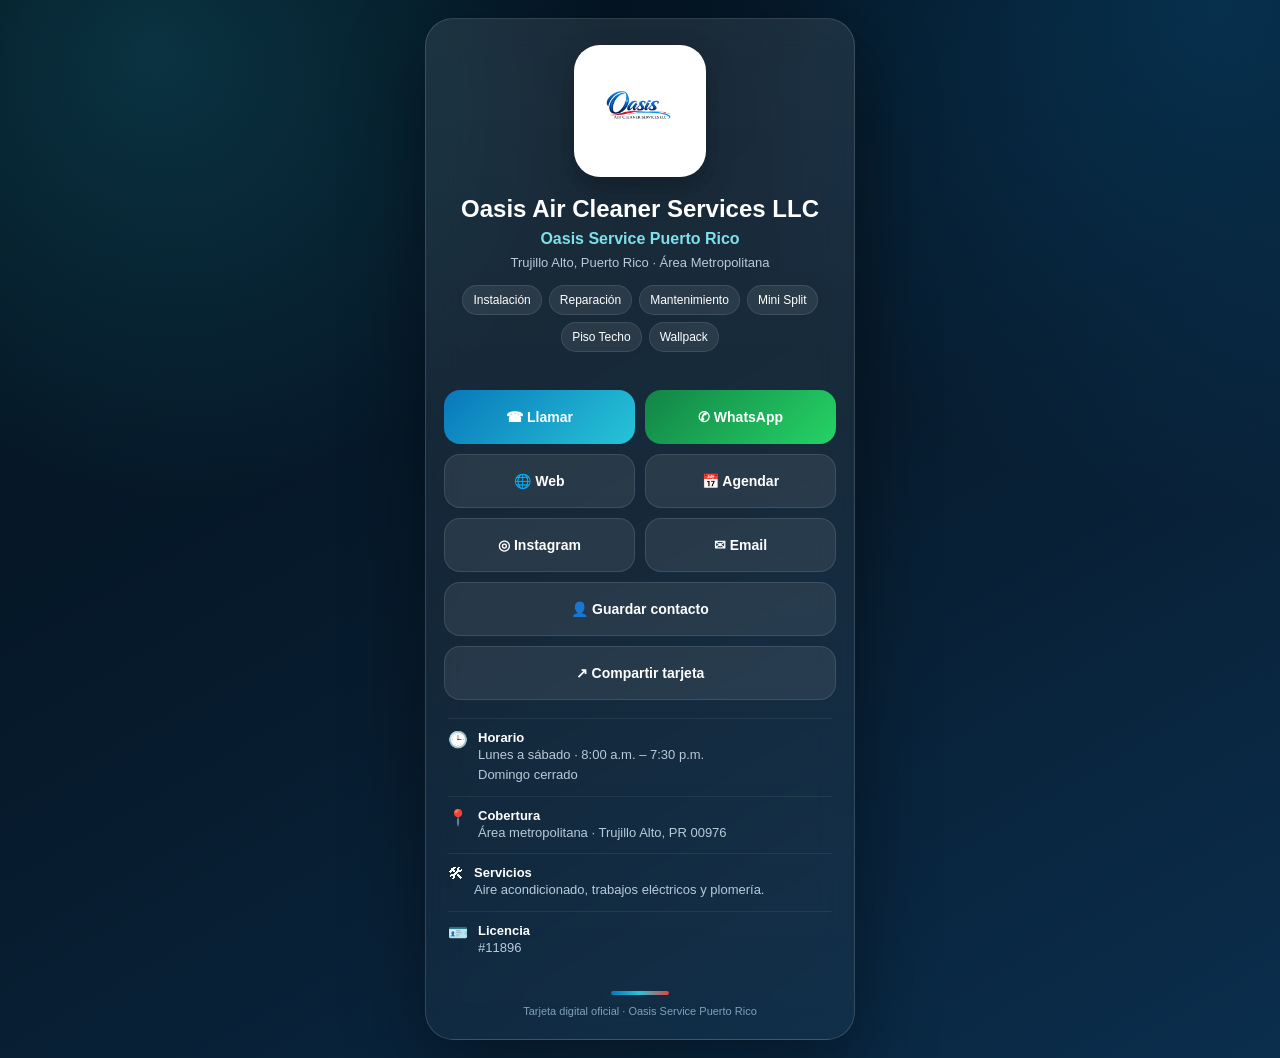
==== tarjeta/index.html @ 1a5abcab "Publish Oasis digital card on working domain" ====
<!doctype html>
<html lang="es">
<head>
<meta charset="utf-8">
<meta name="viewport" content="width=device-width,initial-scale=1,viewport-fit=cover">
<meta name="theme-color" content="#071c2f">
<title>Oasis Service Puerto Rico | Tarjeta Digital</title>
<link rel="canonical" href="https://servicios.oasisservicepr.com/tarjeta/">
<meta property="og:url" content="https://servicios.oasisservicepr.com/tarjeta/">
<meta name="description" content="Tarjeta digital oficial de Oasis Air Cleaner Services LLC. Instalación, reparación y mantenimiento de aire acondicionado en Puerto Rico.">
<style>
:root{--bg:#03111d;--navy:#071c2f;--blue:#0878bb;--cyan:#27c4d7;--muted:#b9cbd9}
*{box-sizing:border-box}html,body{margin:0;min-height:100%;font-family:-apple-system,BlinkMacSystemFont,"Segoe UI",Roboto,Arial,sans-serif}
body{display:grid;place-items:center;padding:18px;color:#fff;background:radial-gradient(circle at 12% 5%,rgba(39,196,215,.18),transparent 30%),radial-gradient(circle at 95% 0%,rgba(8,120,187,.24),transparent 32%),linear-gradient(150deg,#03111d,#071c2f 52%,#0b2e4d)}
.card{width:min(100%,430px);border:1px solid rgba(255,255,255,.14);border-radius:28px;overflow:hidden;background:linear-gradient(180deg,rgba(255,255,255,.09),rgba(255,255,255,.035));box-shadow:0 28px 80px rgba(0,0,0,.42);backdrop-filter:blur(18px)}
.hero{text-align:center;padding:26px 22px 20px}.logo{width:132px;height:132px;object-fit:contain;background:#fff;border-radius:26px;padding:9px;box-shadow:0 12px 30px rgba(0,0,0,.26)}
h1{font-size:24px;line-height:1.12;margin:15px 0 0}.sub{margin-top:7px;color:#7ee0ea;font-weight:800}.meta{margin-top:7px;color:var(--muted);font-size:13px}
.tags{display:flex;flex-wrap:wrap;justify-content:center;gap:7px;margin-top:15px}.tag{font-size:12px;padding:7px 10px;border-radius:999px;background:rgba(255,255,255,.08);border:1px solid rgba(255,255,255,.1)}
.actions{display:grid;grid-template-columns:1fr 1fr;gap:10px;padding:18px}.btn{min-height:54px;border-radius:16px;padding:11px 9px;display:flex;align-items:center;justify-content:center;gap:8px;text-decoration:none;color:#fff;font-weight:800;font-size:14px;border:1px solid rgba(255,255,255,.11);background:rgba(255,255,255,.08);cursor:pointer}.primary{background:linear-gradient(135deg,#0878bb,#27c4d7);border:0}.wa{background:linear-gradient(135deg,#128447,#25d366);border:0}.full{grid-column:1/-1}.btn:active{transform:scale(.98)}
.info{padding:0 22px 22px}.row{display:flex;gap:10px;padding:11px 0;border-top:1px solid rgba(255,255,255,.07)}.row b{display:block;font-size:13px}.row span{font-size:13px;color:var(--muted);line-height:1.45}
.foot{text-align:center;padding:0 18px 22px;color:#7fa1b8;font-size:11px}.line{width:58px;height:4px;border-radius:4px;background:linear-gradient(90deg,#0878bb,#27c4d7,#e6433b);margin:0 auto 10px}
@media(max-width:360px){.actions{grid-template-columns:1fr}.full{grid-column:auto}}
</style>
</head>
<body>
<main class="card">
<section class="hero">
<img class="logo" src="../assets/FFF3203C-14FA-4191-81F6-576BB2B87BF7.PNG" alt="Logo oficial Oasis Services LLC">
<h1>Oasis Air Cleaner Services LLC</h1>
<div class="sub">Oasis Service Puerto Rico</div>
<div class="meta">Trujillo Alto, Puerto Rico · Área Metropolitana</div>
<div class="tags"><span class="tag">Instalación</span><span class="tag">Reparación</span><span class="tag">Mantenimiento</span><span class="tag">Mini Split</span><span class="tag">Piso Techo</span><span class="tag">Wallpack</span></div>
</section>
<section class="actions">
<a class="btn primary" href="tel:+17876643079">☎ Llamar</a>
<a class="btn wa" href="https://wa.me/17876643079" target="_blank" rel="noopener">✆ WhatsApp</a>
<a class="btn" href="https://oasisservicepr.com" target="_blank" rel="noopener">🌐 Web</a>
<a class="btn" href="https://confirmafy.com/oasis-services-pr" target="_blank" rel="noopener">📅 Agendar</a>
<a class="btn" href="https://www.instagram.com/oasis_services_llc/" target="_blank" rel="noopener">◎ Instagram</a>
<a class="btn" href="mailto:info@oasisservicepr.com">✉ Email</a>
<button class="btn full" onclick="saveContact()">👤 Guardar contacto</button>
<button class="btn full" onclick="shareCard()">↗ Compartir tarjeta</button>
</section>
<section class="info">
<div class="row"><div>🕒</div><div><b>Horario</b><span>Lunes a sábado · 8:00 a.m. – 7:30 p.m.<br>Domingo cerrado</span></div></div>
<div class="row"><div>📍</div><div><b>Cobertura</b><span>Área metropolitana · Trujillo Alto, PR 00976</span></div></div>
<div class="row"><div>🛠</div><div><b>Servicios</b><span>Aire acondicionado, trabajos eléctricos y plomería.</span></div></div>
<div class="row"><div>🪪</div><div><b>Licencia</b><span>#11896</span></div></div>
</section>
<footer class="foot"><div class="line"></div>Tarjeta digital oficial · Oasis Service Puerto Rico</footer>
</main>
<script>
function saveContact(){const v=["BEGIN:VCARD","VERSION:3.0","FN:Oasis Air Cleaner Services LLC","ORG:Oasis Air Cleaner Services LLC","TEL;TYPE=WORK,VOICE:+17876643079","EMAIL;TYPE=WORK:info@oasisservicepr.com","URL:https://oasisservicepr.com","ADR;TYPE=WORK:;;Trujillo Alto;PR;00976;Puerto Rico","NOTE:Instalación, reparación y mantenimiento de aire acondicionado. Licencia #11896.","END:VCARD"].join("\r\n");const b=new Blob([v],{type:"text/vcard;charset=utf-8"}),u=URL.createObjectURL(b),a=document.createElement("a");a.href=u;a.download="Oasis_Service_Puerto_Rico.vcf";document.body.appendChild(a);a.click();a.remove();URL.revokeObjectURL(u)}
async function shareCard(){const d={title:"Oasis Service Puerto Rico",text:"Oasis Air Cleaner Services LLC · Instalación, reparación y mantenimiento.",url:location.href};if(navigator.share){try{await navigator.share(d)}catch(e){}}else{await navigator.clipboard.writeText(location.href);alert("Enlace copiado.")}}
</script>
</body>
</html>
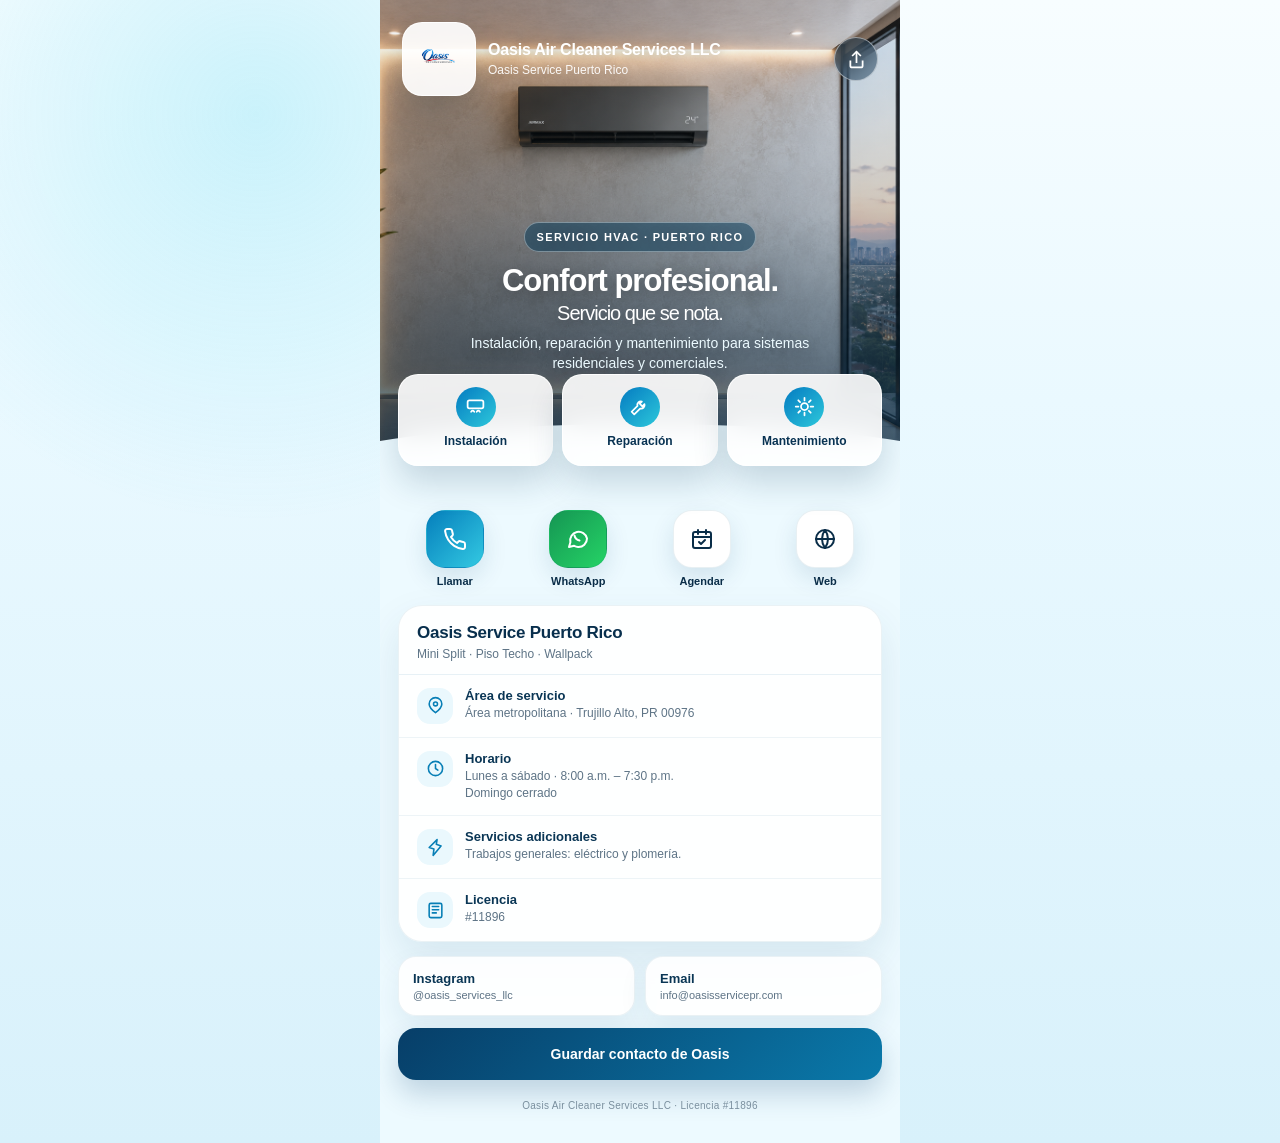
==== commit 89c3fe35: "Redesign Oasis digital card premium mobile layout" ====
--- a/tarjeta/index.html
+++ b/tarjeta/index.html
@@ -3,55 +3,385 @@
 <head>
 <meta charset="utf-8">
 <meta name="viewport" content="width=device-width,initial-scale=1,viewport-fit=cover">
-<meta name="theme-color" content="#071c2f">
+<meta name="theme-color" content="#eef9ff">
 <title>Oasis Service Puerto Rico | Tarjeta Digital</title>
 <link rel="canonical" href="https://servicios.oasisservicepr.com/tarjeta/">
+<meta name="description" content="Tarjeta digital oficial de Oasis Air Cleaner Services LLC. Instalación, reparación y mantenimiento de aire acondicionado en Puerto Rico.">
+<meta property="og:title" content="Oasis Service Puerto Rico">
+<meta property="og:description" content="Instalación, reparación y mantenimiento de aire acondicionado.">
 <meta property="og:url" content="https://servicios.oasisservicepr.com/tarjeta/">
-<meta name="description" content="Tarjeta digital oficial de Oasis Air Cleaner Services LLC. Instalación, reparación y mantenimiento de aire acondicionado en Puerto Rico.">
 <style>
-:root{--bg:#03111d;--navy:#071c2f;--blue:#0878bb;--cyan:#27c4d7;--muted:#b9cbd9}
-*{box-sizing:border-box}html,body{margin:0;min-height:100%;font-family:-apple-system,BlinkMacSystemFont,"Segoe UI",Roboto,Arial,sans-serif}
-body{display:grid;place-items:center;padding:18px;color:#fff;background:radial-gradient(circle at 12% 5%,rgba(39,196,215,.18),transparent 30%),radial-gradient(circle at 95% 0%,rgba(8,120,187,.24),transparent 32%),linear-gradient(150deg,#03111d,#071c2f 52%,#0b2e4d)}
-.card{width:min(100%,430px);border:1px solid rgba(255,255,255,.14);border-radius:28px;overflow:hidden;background:linear-gradient(180deg,rgba(255,255,255,.09),rgba(255,255,255,.035));box-shadow:0 28px 80px rgba(0,0,0,.42);backdrop-filter:blur(18px)}
-.hero{text-align:center;padding:26px 22px 20px}.logo{width:132px;height:132px;object-fit:contain;background:#fff;border-radius:26px;padding:9px;box-shadow:0 12px 30px rgba(0,0,0,.26)}
-h1{font-size:24px;line-height:1.12;margin:15px 0 0}.sub{margin-top:7px;color:#7ee0ea;font-weight:800}.meta{margin-top:7px;color:var(--muted);font-size:13px}
-.tags{display:flex;flex-wrap:wrap;justify-content:center;gap:7px;margin-top:15px}.tag{font-size:12px;padding:7px 10px;border-radius:999px;background:rgba(255,255,255,.08);border:1px solid rgba(255,255,255,.1)}
-.actions{display:grid;grid-template-columns:1fr 1fr;gap:10px;padding:18px}.btn{min-height:54px;border-radius:16px;padding:11px 9px;display:flex;align-items:center;justify-content:center;gap:8px;text-decoration:none;color:#fff;font-weight:800;font-size:14px;border:1px solid rgba(255,255,255,.11);background:rgba(255,255,255,.08);cursor:pointer}.primary{background:linear-gradient(135deg,#0878bb,#27c4d7);border:0}.wa{background:linear-gradient(135deg,#128447,#25d366);border:0}.full{grid-column:1/-1}.btn:active{transform:scale(.98)}
-.info{padding:0 22px 22px}.row{display:flex;gap:10px;padding:11px 0;border-top:1px solid rgba(255,255,255,.07)}.row b{display:block;font-size:13px}.row span{font-size:13px;color:var(--muted);line-height:1.45}
-.foot{text-align:center;padding:0 18px 22px;color:#7fa1b8;font-size:11px}.line{width:58px;height:4px;border-radius:4px;background:linear-gradient(90deg,#0878bb,#27c4d7,#e6433b);margin:0 auto 10px}
-@media(max-width:360px){.actions{grid-template-columns:1fr}.full{grid-column:auto}}
+:root{
+  --navy:#072b4a;
+  --navy2:#0a416a;
+  --blue:#088bc7;
+  --cyan:#5dd7ef;
+  --ice:#eefaff;
+  --text:#0a2d48;
+  --muted:#5e7486;
+  --glass:rgba(255,255,255,.82);
+  --line:rgba(255,255,255,.6);
+}
+*{box-sizing:border-box}
+html{background:#dff5ff}
+body{
+  margin:0;
+  min-height:100vh;
+  font-family:-apple-system,BlinkMacSystemFont,"Segoe UI",Roboto,Arial,sans-serif;
+  color:var(--text);
+  background:
+    radial-gradient(circle at 20% 10%,rgba(96,216,241,.28),transparent 28%),
+    linear-gradient(180deg,#f7fdff 0%,#eaf9ff 35%,#d8f1fb 100%);
+}
+.shell{
+  width:min(100%,520px);
+  margin:0 auto;
+  min-height:100vh;
+  position:relative;
+  overflow:hidden;
+  background:#edfaff;
+}
+.hero{
+  position:relative;
+  min-height:470px;
+  padding:22px 22px 118px;
+  background:
+    linear-gradient(180deg,rgba(255,255,255,.05) 0%,rgba(3,35,58,.18) 42%,rgba(3,35,58,.82) 100%),
+    url("../assets/hero-premium-bg.jpg") center/cover no-repeat;
+}
+.hero:after{
+  content:"";
+  position:absolute;
+  left:-12%;
+  right:-12%;
+  bottom:-42px;
+  height:110px;
+  background:#edfaff;
+  border-radius:50% 50% 0 0 / 38% 38% 0 0;
+}
+.topbar{
+  position:relative;
+  z-index:2;
+  display:flex;
+  align-items:center;
+  justify-content:space-between;
+  gap:14px;
+}
+.brand{
+  display:flex;
+  align-items:center;
+  gap:12px;
+  min-width:0;
+}
+.logo-box{
+  width:74px;
+  height:74px;
+  flex:0 0 74px;
+  padding:7px;
+  border-radius:20px;
+  display:grid;
+  place-items:center;
+  background:rgba(255,255,255,.92);
+  border:1px solid rgba(255,255,255,.92);
+  box-shadow:0 12px 34px rgba(0,35,58,.22);
+}
+.logo-box img{max-width:100%;max-height:100%;object-fit:contain}
+.brand-copy{
+  color:white;
+  text-shadow:0 2px 12px rgba(0,0,0,.35);
+}
+.brand-copy strong{
+  display:block;
+  font-size:16px;
+  line-height:1.15;
+  letter-spacing:-.2px;
+}
+.brand-copy span{
+  display:block;
+  margin-top:4px;
+  font-size:12px;
+  opacity:.92;
+}
+.share{
+  width:44px;height:44px;border-radius:50%;
+  display:grid;place-items:center;border:1px solid rgba(255,255,255,.48);
+  background:rgba(7,43,74,.42);backdrop-filter:blur(12px);-webkit-backdrop-filter:blur(12px);
+  color:#fff;cursor:pointer;
+}
+.hero-copy{
+  position:relative;
+  z-index:2;
+  margin-top:126px;
+  color:#fff;
+  text-align:center;
+  text-shadow:0 3px 16px rgba(0,0,0,.34);
+}
+.kicker{
+  display:inline-flex;
+  align-items:center;
+  gap:8px;
+  padding:8px 12px;
+  border-radius:999px;
+  font-size:11px;
+  letter-spacing:.12em;
+  text-transform:uppercase;
+  font-weight:800;
+  background:rgba(4,58,91,.5);
+  border:1px solid rgba(255,255,255,.36);
+  backdrop-filter:blur(10px);
+}
+.hero h1{
+  margin:13px 0 5px;
+  font-size:31px;
+  line-height:1.02;
+  letter-spacing:-1px;
+}
+.hero h1 span{display:block;font-weight:500;font-size:20px;margin-top:6px}
+.hero-copy p{
+  margin:10px auto 0;
+  max-width:390px;
+  font-size:14px;
+  line-height:1.45;
+  color:#ecfaff;
+}
+.service-row{
+  position:absolute;
+  z-index:4;
+  left:18px; right:18px; bottom:26px;
+  display:grid;
+  grid-template-columns:repeat(3,1fr);
+  gap:9px;
+}
+.service{
+  min-height:92px;
+  border-radius:20px;
+  padding:12px 7px 10px;
+  text-align:center;
+  background:rgba(255,255,255,.9);
+  border:1px solid rgba(255,255,255,.9);
+  box-shadow:0 16px 34px rgba(3,49,78,.18);
+  backdrop-filter:blur(14px);
+}
+.service .ico{
+  width:40px;height:40px;margin:0 auto 7px;border-radius:50%;
+  display:grid;place-items:center;
+  background:linear-gradient(135deg,#047bc1,#2dc8db);
+  color:#fff;
+}
+.service svg{width:21px;height:21px;stroke:currentColor;fill:none;stroke-width:2;stroke-linecap:round;stroke-linejoin:round}
+.service b{font-size:12px;display:block;color:#083252}
+.main{
+  position:relative;
+  z-index:3;
+  padding:14px 18px 28px;
+}
+.quick{
+  display:grid;
+  grid-template-columns:repeat(4,1fr);
+  gap:10px;
+  margin-top:4px;
+}
+.quick a{
+  text-decoration:none;
+  color:var(--text);
+  text-align:center;
+  font-size:11px;
+  font-weight:800;
+}
+.quick .bubble{
+  width:58px;height:58px;margin:0 auto 7px;border-radius:19px;
+  display:grid;place-items:center;
+  background:#fff;
+  border:1px solid rgba(8,86,126,.09);
+  box-shadow:0 10px 24px rgba(3,66,103,.12);
+  transition:.15s ease;
+}
+.quick a:active .bubble{transform:scale(.96)}
+.quick .primary .bubble{
+  background:linear-gradient(135deg,#057fbc,#33c9e2);
+  color:#fff;
+}
+.quick .whatsapp .bubble{
+  background:linear-gradient(135deg,#159653,#25d366);
+  color:#fff;
+}
+.quick svg{width:24px;height:24px;stroke:currentColor;fill:none;stroke-width:2;stroke-linecap:round;stroke-linejoin:round}
+.panel{
+  margin-top:18px;
+  border-radius:24px;
+  background:rgba(255,255,255,.92);
+  border:1px solid rgba(8,86,126,.08);
+  box-shadow:0 18px 42px rgba(3,66,103,.1);
+  overflow:hidden;
+}
+.panel-head{
+  padding:17px 18px 13px;
+  border-bottom:1px solid #e7f1f6;
+}
+.panel-head h2{margin:0;font-size:17px;letter-spacing:-.25px;color:#082f4d}
+.panel-head p{margin:4px 0 0;font-size:12px;color:var(--muted)}
+.detail{
+  display:flex;gap:12px;align-items:flex-start;
+  padding:13px 18px;
+  border-bottom:1px solid #edf4f7;
+}
+.detail:last-child{border-bottom:0}
+.detail-icon{
+  width:36px;height:36px;border-radius:13px;display:grid;place-items:center;flex:0 0 36px;
+  background:#eaf8fd;color:#087fb6;
+}
+.detail svg{width:19px;height:19px;stroke:currentColor;fill:none;stroke-width:2;stroke-linecap:round;stroke-linejoin:round}
+.detail b{display:block;font-size:13px;margin-bottom:2px;color:#0a3655}
+.detail span{display:block;font-size:12px;line-height:1.45;color:var(--muted)}
+.links{
+  display:grid;grid-template-columns:1fr 1fr;gap:10px;margin-top:14px;
+}
+.link-card{
+  text-decoration:none;color:#0a3655;
+  border-radius:18px;padding:14px;
+  background:rgba(255,255,255,.9);
+  border:1px solid rgba(8,86,126,.08);
+  box-shadow:0 12px 28px rgba(3,66,103,.08);
+}
+.link-card b{display:block;font-size:13px}
+.link-card span{display:block;margin-top:3px;font-size:11px;color:var(--muted)}
+.save{
+  margin-top:12px;width:100%;border:0;border-radius:18px;min-height:52px;
+  background:linear-gradient(135deg,#073e68,#0a79aa);color:white;
+  font-weight:800;font-size:14px;cursor:pointer;
+  box-shadow:0 14px 28px rgba(4,62,104,.2);
+}
+.foot{
+  padding:20px 8px 4px;text-align:center;color:#7a8f9e;font-size:10px;letter-spacing:.03em;
+}
+@media(max-width:390px){
+  .hero{min-height:450px;padding-left:16px;padding-right:16px}
+  .hero-copy{margin-top:118px}
+  .hero h1{font-size:28px}
+  .quick .bubble{width:54px;height:54px}
+  .main{padding-left:14px;padding-right:14px}
+}
 </style>
 </head>
 <body>
-<main class="card">
-<section class="hero">
-<img class="logo" src="../assets/FFF3203C-14FA-4191-81F6-576BB2B87BF7.PNG" alt="Logo oficial Oasis Services LLC">
-<h1>Oasis Air Cleaner Services LLC</h1>
-<div class="sub">Oasis Service Puerto Rico</div>
-<div class="meta">Trujillo Alto, Puerto Rico · Área Metropolitana</div>
-<div class="tags"><span class="tag">Instalación</span><span class="tag">Reparación</span><span class="tag">Mantenimiento</span><span class="tag">Mini Split</span><span class="tag">Piso Techo</span><span class="tag">Wallpack</span></div>
-</section>
-<section class="actions">
-<a class="btn primary" href="tel:+17876643079">☎ Llamar</a>
-<a class="btn wa" href="https://wa.me/17876643079" target="_blank" rel="noopener">✆ WhatsApp</a>
-<a class="btn" href="https://oasisservicepr.com" target="_blank" rel="noopener">🌐 Web</a>
-<a class="btn" href="https://confirmafy.com/oasis-services-pr" target="_blank" rel="noopener">📅 Agendar</a>
-<a class="btn" href="https://www.instagram.com/oasis_services_llc/" target="_blank" rel="noopener">◎ Instagram</a>
-<a class="btn" href="mailto:info@oasisservicepr.com">✉ Email</a>
-<button class="btn full" onclick="saveContact()">👤 Guardar contacto</button>
-<button class="btn full" onclick="shareCard()">↗ Compartir tarjeta</button>
-</section>
-<section class="info">
-<div class="row"><div>🕒</div><div><b>Horario</b><span>Lunes a sábado · 8:00 a.m. – 7:30 p.m.<br>Domingo cerrado</span></div></div>
-<div class="row"><div>📍</div><div><b>Cobertura</b><span>Área metropolitana · Trujillo Alto, PR 00976</span></div></div>
-<div class="row"><div>🛠</div><div><b>Servicios</b><span>Aire acondicionado, trabajos eléctricos y plomería.</span></div></div>
-<div class="row"><div>🪪</div><div><b>Licencia</b><span>#11896</span></div></div>
-</section>
-<footer class="foot"><div class="line"></div>Tarjeta digital oficial · Oasis Service Puerto Rico</footer>
-</main>
+<div class="shell">
+  <section class="hero">
+    <div class="topbar">
+      <div class="brand">
+        <div class="logo-box">
+          <img src="../assets/FFF3203C-14FA-4191-81F6-576BB2B87BF7.PNG" alt="Logo oficial Oasis">
+        </div>
+        <div class="brand-copy">
+          <strong>Oasis Air Cleaner Services LLC</strong>
+          <span>Oasis Service Puerto Rico</span>
+        </div>
+      </div>
+      <button class="share" onclick="shareCard()" aria-label="Compartir tarjeta">
+        <svg viewBox="0 0 24 24" width="21" height="21" stroke="currentColor" fill="none" stroke-width="2"><path d="M12 16V3"/><path d="m7 8 5-5 5 5"/><path d="M5 13v6a2 2 0 0 0 2 2h10a2 2 0 0 0 2-2v-6"/></svg>
+      </button>
+    </div>
+
+    <div class="hero-copy">
+      <div class="kicker">Servicio HVAC · Puerto Rico</div>
+      <h1>Confort profesional.<span>Servicio que se nota.</span></h1>
+      <p>Instalación, reparación y mantenimiento para sistemas residenciales y comerciales.</p>
+    </div>
+
+    <div class="service-row">
+      <div class="service">
+        <div class="ico"><svg viewBox="0 0 24 24"><rect x="3" y="5" width="18" height="9" rx="2"/><path d="M7 18c1.2-1.6 2.4-1.6 3.6 0M13.4 18c1.2-1.6 2.4-1.6 3.6 0"/></svg></div>
+        <b>Instalación</b>
+      </div>
+      <div class="service">
+        <div class="ico"><svg viewBox="0 0 24 24"><path d="M14.7 6.3a4 4 0 0 0-5 5L3 18l3 3 6.7-6.7a4 4 0 0 0 5-5l-2.5 2.5-3-3z"/></svg></div>
+        <b>Reparación</b>
+      </div>
+      <div class="service">
+        <div class="ico"><svg viewBox="0 0 24 24"><path d="M12 2v3M12 19v3M4.9 4.9 7 7M17 17l2.1 2.1M2 12h3M19 12h3M4.9 19.1 7 17M17 7l2.1-2.1"/><circle cx="12" cy="12" r="4"/></svg></div>
+        <b>Mantenimiento</b>
+      </div>
+    </div>
+  </section>
+
+  <main class="main">
+    <div class="quick">
+      <a class="primary" href="tel:+17876643079">
+        <div class="bubble"><svg viewBox="0 0 24 24"><path d="M22 16.9v3a2 2 0 0 1-2.2 2 19.8 19.8 0 0 1-8.6-3.1 19.4 19.4 0 0 1-6-6A19.8 19.8 0 0 1 2.1 4.2 2 2 0 0 1 4.1 2h3a2 2 0 0 1 2 1.7c.1 1 .4 2 .7 2.9a2 2 0 0 1-.5 2.1L8 10a16 16 0 0 0 6 6l1.3-1.3a2 2 0 0 1 2.1-.5c.9.3 1.9.6 2.9.7A2 2 0 0 1 22 16.9z"/></svg></div>
+        Llamar
+      </a>
+      <a class="whatsapp" href="https://wa.me/17876643079" target="_blank" rel="noopener">
+        <div class="bubble"><svg viewBox="0 0 24 24"><path d="M21 11.5a8.4 8.4 0 0 1-9 8.4 8.4 8.4 0 0 1-3.8-1.1L3 20l1.4-4.8A8.4 8.4 0 1 1 21 11.5z"/><path d="M8.5 8.5c.6 3 2 4.4 5 5"/></svg></div>
+        WhatsApp
+      </a>
+      <a href="https://confirmafy.com/oasis-services-pr" target="_blank" rel="noopener">
+        <div class="bubble"><svg viewBox="0 0 24 24"><rect x="3" y="5" width="18" height="16" rx="2"/><path d="M16 3v4M8 3v4M3 10h18"/><path d="m9 15 2 2 4-4"/></svg></div>
+        Agendar
+      </a>
+      <a href="https://oasisservicepr.com" target="_blank" rel="noopener">
+        <div class="bubble"><svg viewBox="0 0 24 24"><circle cx="12" cy="12" r="9"/><path d="M3 12h18M12 3a15 15 0 0 1 0 18M12 3a15 15 0 0 0 0 18"/></svg></div>
+        Web
+      </a>
+    </div>
+
+    <section class="panel">
+      <div class="panel-head">
+        <h2>Oasis Service Puerto Rico</h2>
+        <p>Mini Split · Piso Techo · Wallpack</p>
+      </div>
+      <div class="detail">
+        <div class="detail-icon"><svg viewBox="0 0 24 24"><path d="M20 10c0 5-8 11-8 11S4 15 4 10a8 8 0 1 1 16 0z"/><circle cx="12" cy="10" r="2.5"/></svg></div>
+        <div><b>Área de servicio</b><span>Área metropolitana · Trujillo Alto, PR 00976</span></div>
+      </div>
+      <div class="detail">
+        <div class="detail-icon"><svg viewBox="0 0 24 24"><circle cx="12" cy="12" r="9"/><path d="M12 7v5l3 2"/></svg></div>
+        <div><b>Horario</b><span>Lunes a sábado · 8:00 a.m. – 7:30 p.m.<br>Domingo cerrado</span></div>
+      </div>
+      <div class="detail">
+        <div class="detail-icon"><svg viewBox="0 0 24 24"><path d="M14 2 4 12l6 2-1 8 10-12-6-2z"/></svg></div>
+        <div><b>Servicios adicionales</b><span>Trabajos generales: eléctrico y plomería.</span></div>
+      </div>
+      <div class="detail">
+        <div class="detail-icon"><svg viewBox="0 0 24 24"><rect x="4" y="3" width="16" height="18" rx="2"/><path d="M8 7h8M8 11h8M8 15h5"/></svg></div>
+        <div><b>Licencia</b><span>#11896</span></div>
+      </div>
+    </section>
+
+    <div class="links">
+      <a class="link-card" href="https://www.instagram.com/oasis_services_llc/" target="_blank" rel="noopener"><b>Instagram</b><span>@oasis_services_llc</span></a>
+      <a class="link-card" href="mailto:info@oasisservicepr.com"><b>Email</b><span>info@oasisservicepr.com</span></a>
+    </div>
+
+    <button class="save" onclick="saveContact()">Guardar contacto de Oasis</button>
+
+    <div class="foot">Oasis Air Cleaner Services LLC · Licencia #11896</div>
+  </main>
+</div>
+
 <script>
-function saveContact(){const v=["BEGIN:VCARD","VERSION:3.0","FN:Oasis Air Cleaner Services LLC","ORG:Oasis Air Cleaner Services LLC","TEL;TYPE=WORK,VOICE:+17876643079","EMAIL;TYPE=WORK:info@oasisservicepr.com","URL:https://oasisservicepr.com","ADR;TYPE=WORK:;;Trujillo Alto;PR;00976;Puerto Rico","NOTE:Instalación, reparación y mantenimiento de aire acondicionado. Licencia #11896.","END:VCARD"].join("\r\n");const b=new Blob([v],{type:"text/vcard;charset=utf-8"}),u=URL.createObjectURL(b),a=document.createElement("a");a.href=u;a.download="Oasis_Service_Puerto_Rico.vcf";document.body.appendChild(a);a.click();a.remove();URL.revokeObjectURL(u)}
-async function shareCard(){const d={title:"Oasis Service Puerto Rico",text:"Oasis Air Cleaner Services LLC · Instalación, reparación y mantenimiento.",url:location.href};if(navigator.share){try{await navigator.share(d)}catch(e){}}else{await navigator.clipboard.writeText(location.href);alert("Enlace copiado.")}}
+function saveContact(){
+  const v=[
+    "BEGIN:VCARD",
+    "VERSION:3.0",
+    "FN:Oasis Air Cleaner Services LLC",
+    "ORG:Oasis Air Cleaner Services LLC",
+    "TEL;TYPE=WORK,VOICE:+17876643079",
+    "EMAIL;TYPE=WORK:info@oasisservicepr.com",
+    "URL:https://oasisservicepr.com",
+    "ADR;TYPE=WORK:;;Trujillo Alto;PR;00976;Puerto Rico",
+    "NOTE:Instalación, reparación y mantenimiento de aire acondicionado. Licencia #11896.",
+    "END:VCARD"
+  ].join("\r\n");
+  const b=new Blob([v],{type:"text/vcard;charset=utf-8"});
+  const u=URL.createObjectURL(b);
+  const a=document.createElement("a");
+  a.href=u;a.download="Oasis_Service_Puerto_Rico.vcf";
+  document.body.appendChild(a);a.click();a.remove();URL.revokeObjectURL(u);
+}
+async function shareCard(){
+  const d={title:"Oasis Service Puerto Rico",text:"Oasis Air Cleaner Services LLC · Servicio HVAC en Puerto Rico.",url:location.href};
+  if(navigator.share){try{await navigator.share(d)}catch(e){}}
+  else{try{await navigator.clipboard.writeText(location.href);alert("Enlace copiado.");}catch(e){}}
+}
 </script>
 </body>
 </html>
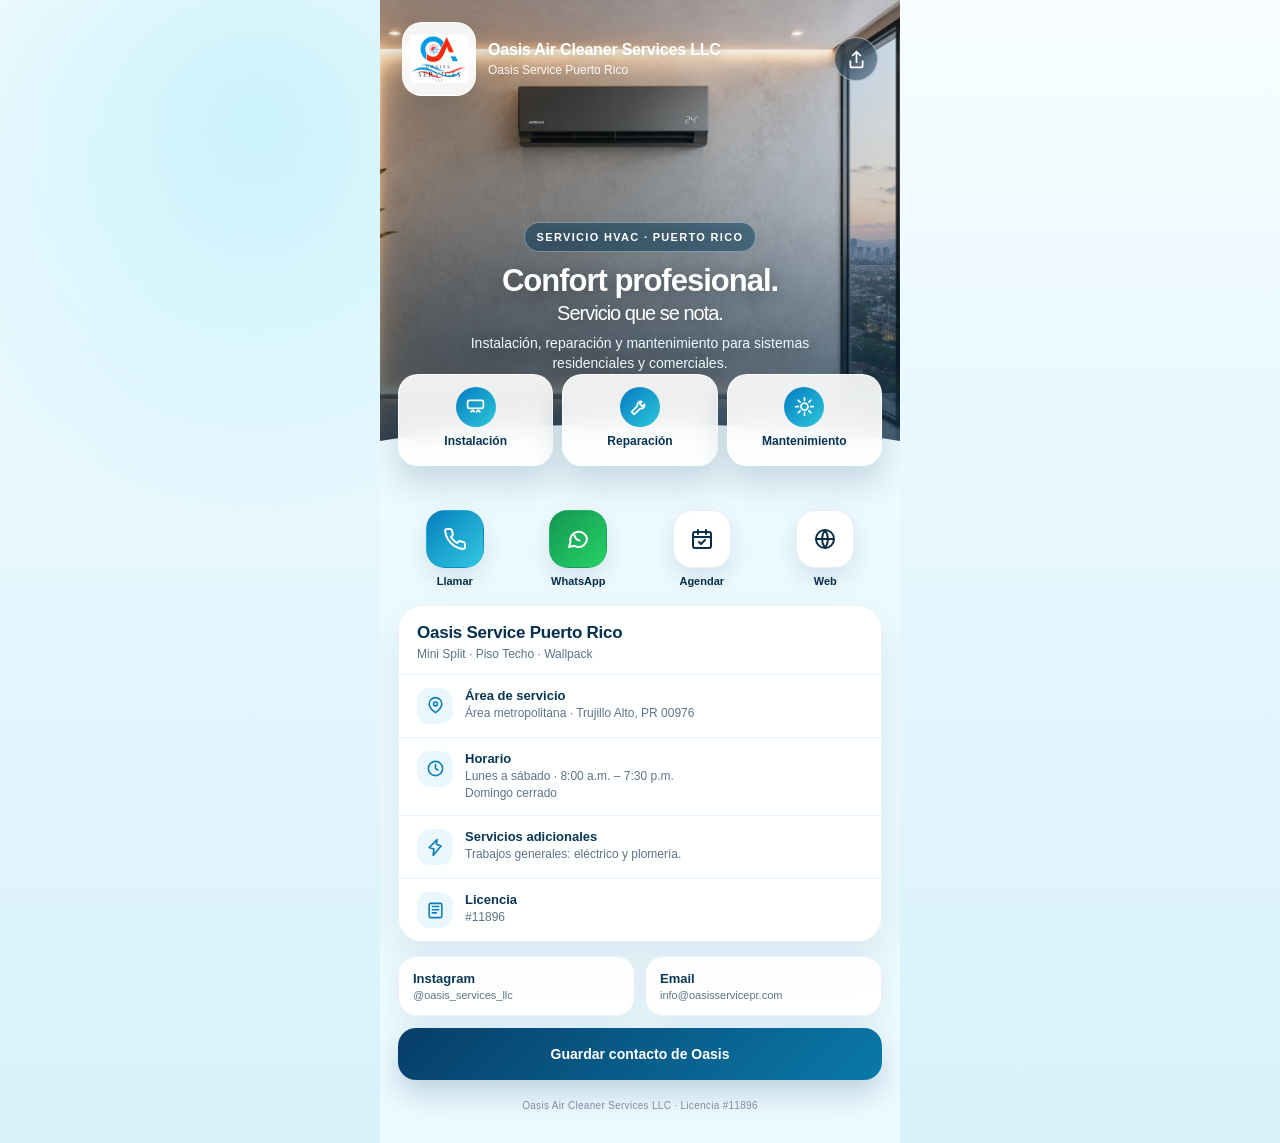
==== commit da020b56: "Use official Oasis logo in digital card" ====
--- a/tarjeta/index.html
+++ b/tarjeta/index.html
@@ -269,7 +269,7 @@
     <div class="topbar">
       <div class="brand">
         <div class="logo-box">
-          <img src="../assets/FFF3203C-14FA-4191-81F6-576BB2B87BF7.PNG" alt="Logo oficial Oasis">
+          <img src="[data-uri]" alt="Logo oficial Oasis">
         </div>
         <div class="brand-copy">
           <strong>Oasis Air Cleaner Services LLC</strong>
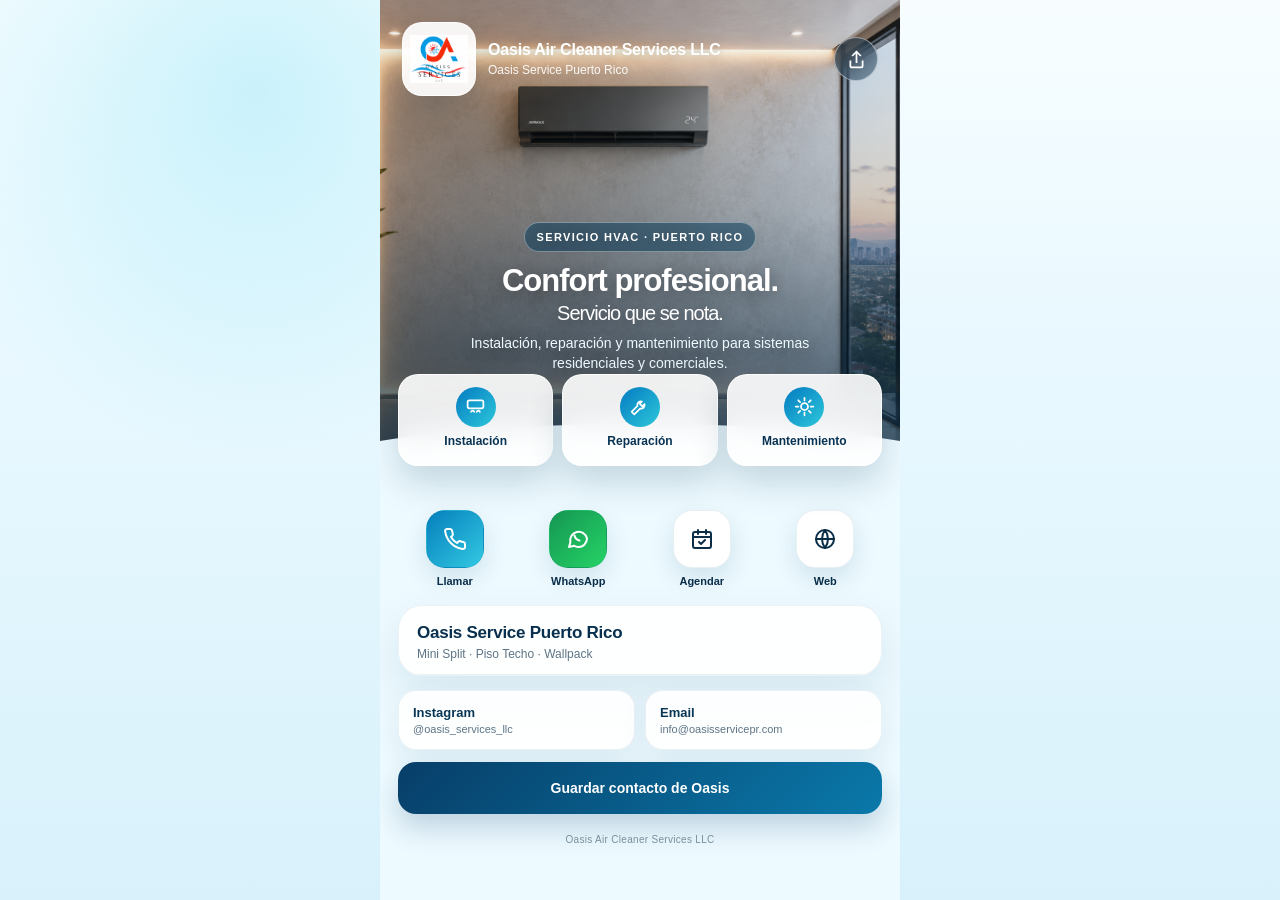
==== commit d1617cf0: "Remove license from Oasis digital card" ====
--- a/tarjeta/index.html
+++ b/tarjeta/index.html
@@ -328,22 +328,6 @@
         <h2>Oasis Service Puerto Rico</h2>
         <p>Mini Split · Piso Techo · Wallpack</p>
       </div>
-      <div class="detail">
-        <div class="detail-icon"><svg viewBox="0 0 24 24"><path d="M20 10c0 5-8 11-8 11S4 15 4 10a8 8 0 1 1 16 0z"/><circle cx="12" cy="10" r="2.5"/></svg></div>
-        <div><b>Área de servicio</b><span>Área metropolitana · Trujillo Alto, PR 00976</span></div>
-      </div>
-      <div class="detail">
-        <div class="detail-icon"><svg viewBox="0 0 24 24"><circle cx="12" cy="12" r="9"/><path d="M12 7v5l3 2"/></svg></div>
-        <div><b>Horario</b><span>Lunes a sábado · 8:00 a.m. – 7:30 p.m.<br>Domingo cerrado</span></div>
-      </div>
-      <div class="detail">
-        <div class="detail-icon"><svg viewBox="0 0 24 24"><path d="M14 2 4 12l6 2-1 8 10-12-6-2z"/></svg></div>
-        <div><b>Servicios adicionales</b><span>Trabajos generales: eléctrico y plomería.</span></div>
-      </div>
-      <div class="detail">
-        <div class="detail-icon"><svg viewBox="0 0 24 24"><rect x="4" y="3" width="16" height="18" rx="2"/><path d="M8 7h8M8 11h8M8 15h5"/></svg></div>
-        <div><b>Licencia</b><span>#11896</span></div>
-      </div>
     </section>
 
     <div class="links">
@@ -353,7 +337,7 @@
 
     <button class="save" onclick="saveContact()">Guardar contacto de Oasis</button>
 
-    <div class="foot">Oasis Air Cleaner Services LLC · Licencia #11896</div>
+    <div class="foot">Oasis Air Cleaner Services LLC</div>
   </main>
 </div>
 
@@ -368,7 +352,7 @@
     "EMAIL;TYPE=WORK:info@oasisservicepr.com",
     "URL:https://oasisservicepr.com",
     "ADR;TYPE=WORK:;;Trujillo Alto;PR;00976;Puerto Rico",
-    "NOTE:Instalación, reparación y mantenimiento de aire acondicionado. Licencia #11896.",
+    "NOTE:Instalación, reparación y mantenimiento de aire acondicionado.",
     "END:VCARD"
   ].join("\r\n");
   const b=new Blob([v],{type:"text/vcard;charset=utf-8"});
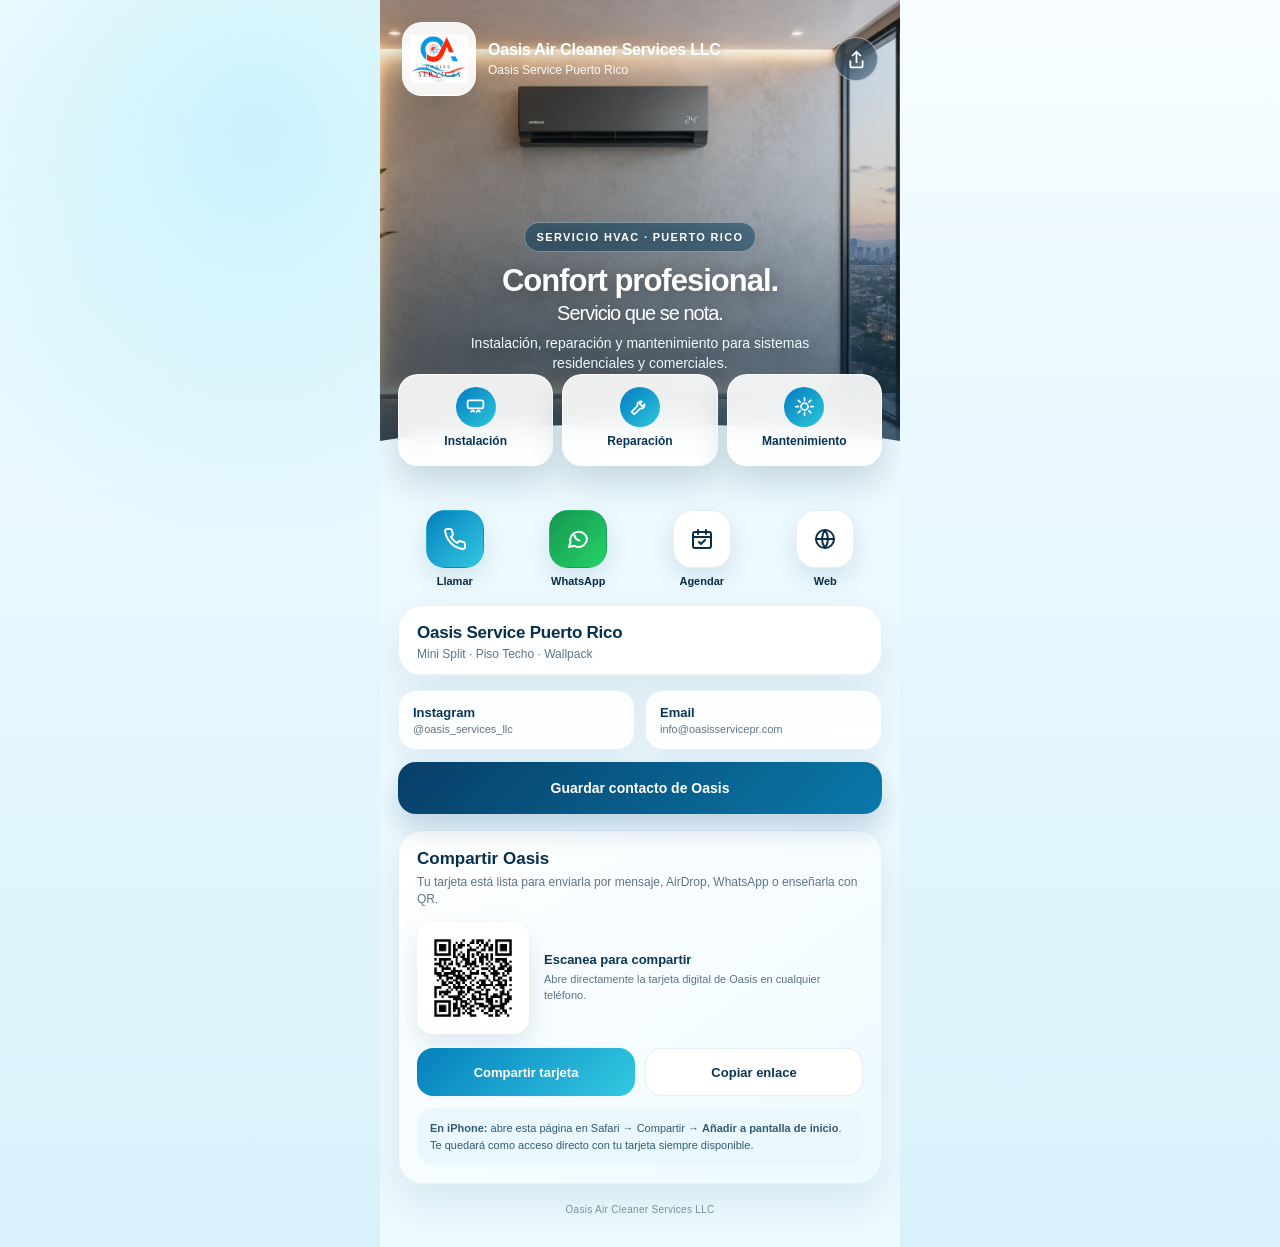
==== commit 59efce68: "Add share QR and installable access to Oasis digital card" ====
--- a/tarjeta/index.html
+++ b/tarjeta/index.html
@@ -4,6 +4,10 @@
 <meta charset="utf-8">
 <meta name="viewport" content="width=device-width,initial-scale=1,viewport-fit=cover">
 <meta name="theme-color" content="#eef9ff">
+<meta name="apple-mobile-web-app-capable" content="yes">
+<meta name="apple-mobile-web-app-status-bar-style" content="default">
+<meta name="apple-mobile-web-app-title" content="Oasis">
+<link rel="manifest" href="./manifest.webmanifest">
 <title>Oasis Service Puerto Rico | Tarjeta Digital</title>
 <link rel="canonical" href="https://servicios.oasisservicepr.com/tarjeta/">
 <meta name="description" content="Tarjeta digital oficial de Oasis Air Cleaner Services LLC. Instalación, reparación y mantenimiento de aire acondicionado en Puerto Rico.">
@@ -251,6 +255,26 @@
   font-weight:800;font-size:14px;cursor:pointer;
   box-shadow:0 14px 28px rgba(4,62,104,.2);
 }
+.share-panel{
+  margin-top:16px;
+  padding:18px;
+  border-radius:24px;
+  background:linear-gradient(145deg,#ffffff,#edfaff);
+  border:1px solid rgba(8,86,126,.08);
+  box-shadow:0 18px 42px rgba(3,66,103,.10);
+}
+.share-panel h3{margin:0 0 5px;font-size:17px;color:#082f4d}
+.share-panel p{margin:0;color:var(--muted);font-size:12px;line-height:1.45}
+.qr-wrap{display:flex;align-items:center;gap:15px;margin-top:14px}
+.qr-wrap img{width:112px;height:112px;border-radius:16px;background:white;padding:8px;box-shadow:0 10px 28px rgba(3,66,103,.12)}
+.qr-copy{flex:1}
+.qr-copy b{display:block;font-size:13px;color:#0a3655;margin-bottom:5px}
+.qr-copy span{display:block;font-size:11px;line-height:1.45;color:var(--muted)}
+.share-actions{display:grid;grid-template-columns:1fr 1fr;gap:10px;margin-top:14px}
+.share-action{border:0;border-radius:16px;min-height:48px;padding:10px 12px;font-weight:800;font-size:13px;cursor:pointer}
+.share-action.primary{background:linear-gradient(135deg,#057fbc,#33c9e2);color:white}
+.share-action.secondary{background:#fff;color:#0a3655;border:1px solid rgba(8,86,126,.10)}
+.install-note{margin-top:12px;padding:12px 13px;border-radius:16px;background:#eaf8fd;color:#315b73;font-size:11px;line-height:1.5}
 .foot{
   padding:20px 8px 4px;text-align:center;color:#7a8f9e;font-size:10px;letter-spacing:.03em;
 }
@@ -337,6 +361,23 @@
 
     <button class="save" onclick="saveContact()">Guardar contacto de Oasis</button>
 
+    <section class="share-panel">
+      <h3>Compartir Oasis</h3>
+      <p>Tu tarjeta está lista para enviarla por mensaje, AirDrop, WhatsApp o enseñarla con QR.</p>
+      <div class="qr-wrap">
+        <img src="[data-uri]" alt="QR de la tarjeta digital de Oasis">
+        <div class="qr-copy">
+          <b>Escanea para compartir</b>
+          <span>Abre directamente la tarjeta digital de Oasis en cualquier teléfono.</span>
+        </div>
+      </div>
+      <div class="share-actions">
+        <button class="share-action primary" onclick="shareCard()">Compartir tarjeta</button>
+        <button class="share-action secondary" onclick="copyLink()">Copiar enlace</button>
+      </div>
+      <div class="install-note"><b>En iPhone:</b> abre esta página en Safari → Compartir → <b>Añadir a pantalla de inicio</b>. Te quedará como acceso directo con tu tarjeta siempre disponible.</div>
+    </section>
+
     <div class="foot">Oasis Air Cleaner Services LLC</div>
   </main>
 </div>
@@ -366,6 +407,12 @@
   if(navigator.share){try{await navigator.share(d)}catch(e){}}
   else{try{await navigator.clipboard.writeText(location.href);alert("Enlace copiado.");}catch(e){}}
 }
+
+async function copyLink(){
+  const u="https://servicios.oasisservicepr.com/tarjeta/";
+  try{await navigator.clipboard.writeText(u);alert("Enlace copiado.");}
+  catch(e){prompt("Copia este enlace:",u);}
+}
 </script>
 </body>
 </html>
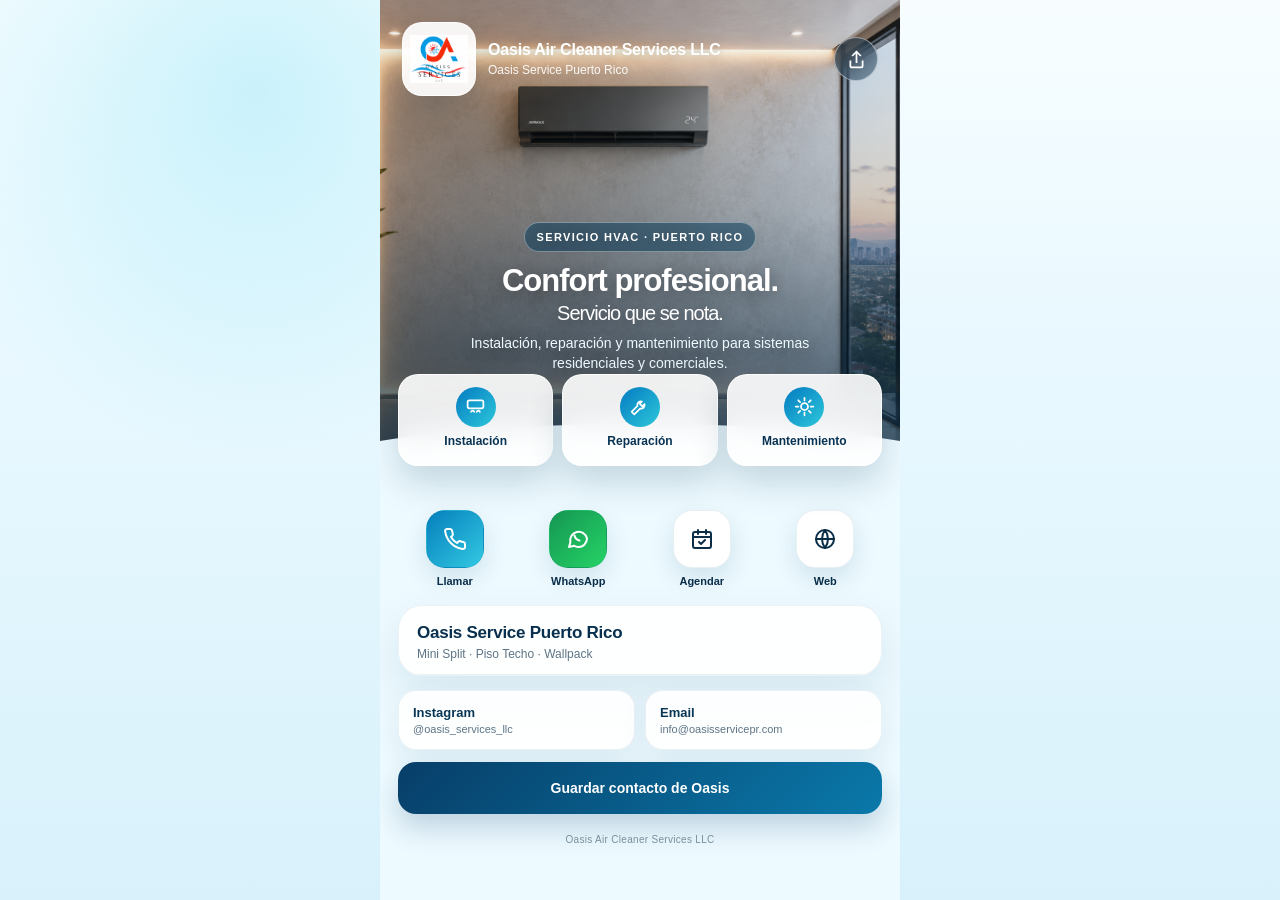
==== commit 0cd503a9: "Remove QR section from Oasis digital card" ====
--- a/tarjeta/index.html
+++ b/tarjeta/index.html
@@ -7,7 +7,11 @@
 <meta name="apple-mobile-web-app-capable" content="yes">
 <meta name="apple-mobile-web-app-status-bar-style" content="default">
 <meta name="apple-mobile-web-app-title" content="Oasis">
-<link rel="manifest" href="./manifest.webmanifest">
+<link rel="manifest" href="./manifest.webmanifest?v=3">
+<link rel="icon" type="image/svg+xml" href="./icon.svg?v=3">
+<link rel="shortcut icon" href="./icon.svg?v=3">
+<link rel="apple-touch-icon" href="./icon.svg?v=3">
+<link rel="apple-touch-icon-precomposed" href="./icon.svg?v=3">
 <title>Oasis Service Puerto Rico | Tarjeta Digital</title>
 <link rel="canonical" href="https://servicios.oasisservicepr.com/tarjeta/">
 <meta name="description" content="Tarjeta digital oficial de Oasis Air Cleaner Services LLC. Instalación, reparación y mantenimiento de aire acondicionado en Puerto Rico.">
@@ -255,26 +259,6 @@
   font-weight:800;font-size:14px;cursor:pointer;
   box-shadow:0 14px 28px rgba(4,62,104,.2);
 }
-.share-panel{
-  margin-top:16px;
-  padding:18px;
-  border-radius:24px;
-  background:linear-gradient(145deg,#ffffff,#edfaff);
-  border:1px solid rgba(8,86,126,.08);
-  box-shadow:0 18px 42px rgba(3,66,103,.10);
-}
-.share-panel h3{margin:0 0 5px;font-size:17px;color:#082f4d}
-.share-panel p{margin:0;color:var(--muted);font-size:12px;line-height:1.45}
-.qr-wrap{display:flex;align-items:center;gap:15px;margin-top:14px}
-.qr-wrap img{width:112px;height:112px;border-radius:16px;background:white;padding:8px;box-shadow:0 10px 28px rgba(3,66,103,.12)}
-.qr-copy{flex:1}
-.qr-copy b{display:block;font-size:13px;color:#0a3655;margin-bottom:5px}
-.qr-copy span{display:block;font-size:11px;line-height:1.45;color:var(--muted)}
-.share-actions{display:grid;grid-template-columns:1fr 1fr;gap:10px;margin-top:14px}
-.share-action{border:0;border-radius:16px;min-height:48px;padding:10px 12px;font-weight:800;font-size:13px;cursor:pointer}
-.share-action.primary{background:linear-gradient(135deg,#057fbc,#33c9e2);color:white}
-.share-action.secondary{background:#fff;color:#0a3655;border:1px solid rgba(8,86,126,.10)}
-.install-note{margin-top:12px;padding:12px 13px;border-radius:16px;background:#eaf8fd;color:#315b73;font-size:11px;line-height:1.5}
 .foot{
   padding:20px 8px 4px;text-align:center;color:#7a8f9e;font-size:10px;letter-spacing:.03em;
 }
@@ -360,23 +344,6 @@
     </div>
 
     <button class="save" onclick="saveContact()">Guardar contacto de Oasis</button>
-
-    <section class="share-panel">
-      <h3>Compartir Oasis</h3>
-      <p>Tu tarjeta está lista para enviarla por mensaje, AirDrop, WhatsApp o enseñarla con QR.</p>
-      <div class="qr-wrap">
-        <img src="[data-uri]" alt="QR de la tarjeta digital de Oasis">
-        <div class="qr-copy">
-          <b>Escanea para compartir</b>
-          <span>Abre directamente la tarjeta digital de Oasis en cualquier teléfono.</span>
-        </div>
-      </div>
-      <div class="share-actions">
-        <button class="share-action primary" onclick="shareCard()">Compartir tarjeta</button>
-        <button class="share-action secondary" onclick="copyLink()">Copiar enlace</button>
-      </div>
-      <div class="install-note"><b>En iPhone:</b> abre esta página en Safari → Compartir → <b>Añadir a pantalla de inicio</b>. Te quedará como acceso directo con tu tarjeta siempre disponible.</div>
-    </section>
 
     <div class="foot">Oasis Air Cleaner Services LLC</div>
   </main>
@@ -408,11 +375,6 @@
   else{try{await navigator.clipboard.writeText(location.href);alert("Enlace copiado.");}catch(e){}}
 }
 
-async function copyLink(){
-  const u="https://servicios.oasisservicepr.com/tarjeta/";
-  try{await navigator.clipboard.writeText(u);alert("Enlace copiado.");}
-  catch(e){prompt("Copia este enlace:",u);}
-}
 </script>
 </body>
 </html>
